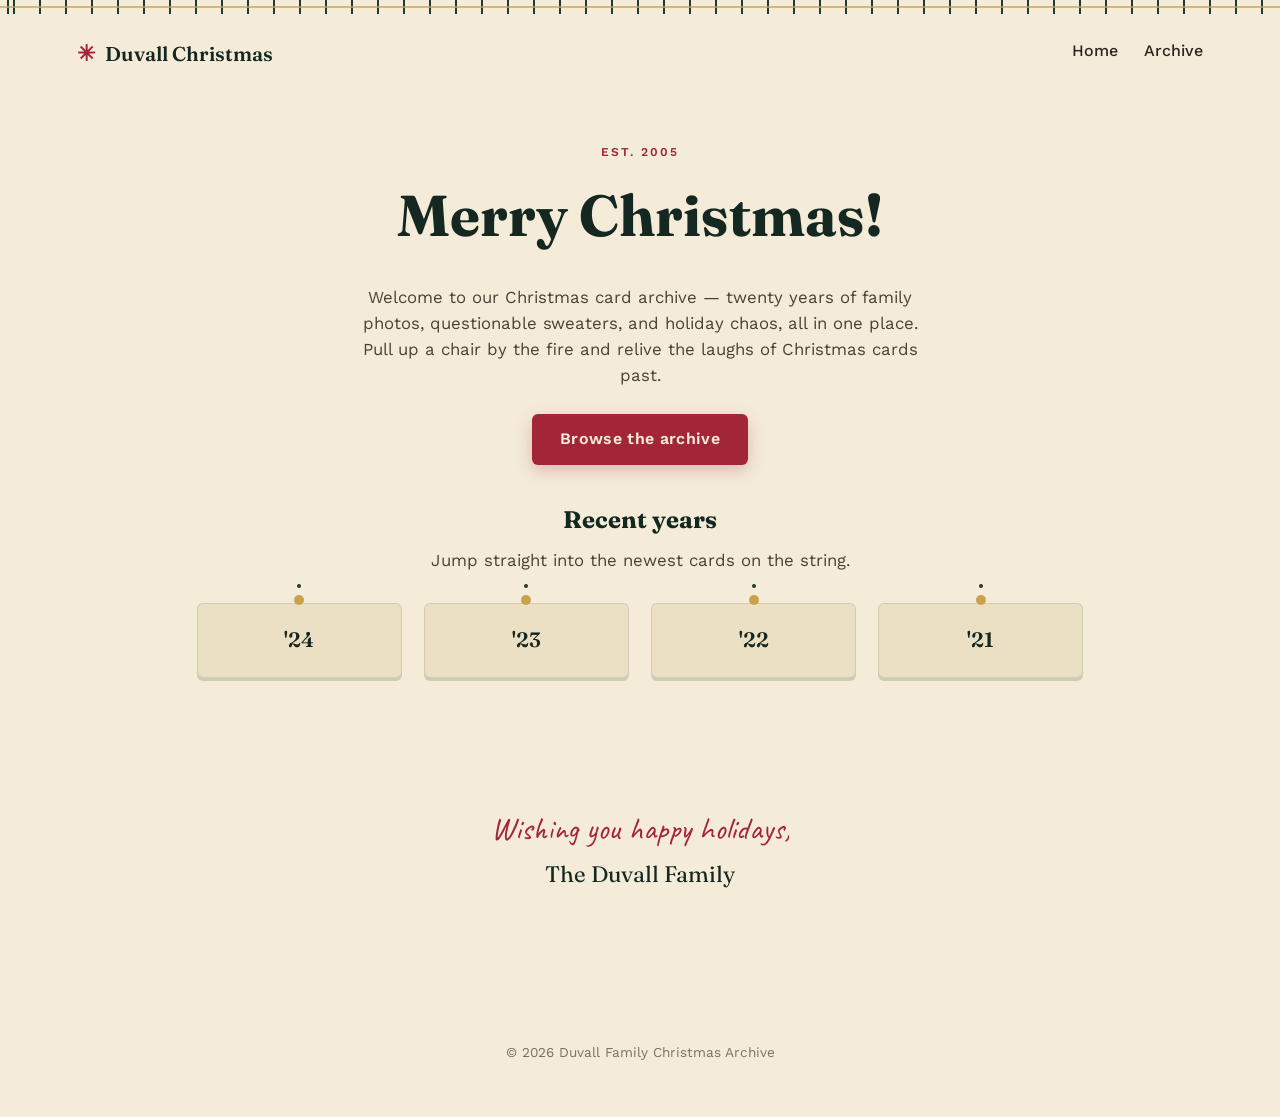
==== index.html @ c1f7c5d1 "initial upload" ====
<!DOCTYPE html>
<html lang="en">
<head>
<meta charset="UTF-8">
<meta name="viewport" content="width=device-width, initial-scale=1.0">
<title>The Duvall Family Christmas Archive</title>
<link rel="preconnect" href="https://fonts.googleapis.com">
<link rel="preconnect" href="https://fonts.gstatic.com" crossorigin>
<link href="https://fonts.googleapis.com/css2?family=Fraunces:opsz,wght@9..144,400;9..144,600;9..144,700&family=Caveat:wght@600&family=Work+Sans:wght@400;500;600&display=swap" rel="stylesheet">
<link rel="stylesheet" href="style.css">
</head>
<body>

<div class="garland" aria-hidden="true"></div>

<header class="site-header">
  <a class="brand" href="index.html">
    <span class="brand-mark">✳</span>
    <span class="brand-name">Duvall Christmas</span>
  </a>
  <nav class="main-nav">
    <a href="index.html">Home</a>
    <a href="archive.html">Archive</a>
  </nav>
</header>

<main>
  <section class="hero">
    <p class="hero-eyebrow">est. 2005</p>
    <h1>Merry Christmas!</h1>
    <p class="hero-copy">
      Welcome to our Christmas card archive — twenty years of family photos,
      questionable sweaters, and holiday chaos, all in one place. Pull up a
      chair by the fire and relive the laughs of Christmas cards past.
    </p>
    <a class="cta" href="archive.html">Browse the archive</a>
  </section>

  <section class="featured">
    <h2>Recent years</h2>
    <p class="section-sub">Jump straight into the newest cards on the string.</p>
    <div class="card-row" id="recent-years">
      <!-- populated by script.js -->
    </div>
  </section>

  <section class="signoff">
    <p class="signoff-script">Wishing you happy holidays,</p>
    <p class="signoff-name">The Duvall Family</p>
  </section>
</main>

<footer class="site-footer">
  <p>© <span id="year"></span> Duvall Family Christmas Archive</p>
</footer>

<script src="script.js"></script>
</body>
</html>
---- style.css ----
/* ---------- Tokens ---------- */
:root {
  --pine: #1f3b2c;
  --pine-deep: #142720;
  --cranberry: #a32638;
  --cream: #f4ecd8;
  --cream-soft: #ece0c4;
  --gold: #c9a24b;
  --ink: #2b2420;
  --paper-shadow: rgba(31, 59, 44, 0.18);
  --radius: 6px;
}

* { box-sizing: border-box; }

html { scroll-behavior: smooth; }

body {
  margin: 0;
  background: var(--cream);
  color: var(--ink);
  font-family: "Work Sans", -apple-system, BlinkMacSystemFont, sans-serif;
  line-height: 1.55;
  -webkit-font-smoothing: antialiased;
}

h1, h2 {
  font-family: "Fraunces", Georgia, serif;
  margin: 0 0 0.4em;
  color: var(--pine-deep);
}

a { color: inherit; }

img { max-width: 100%; display: block; }

/* ---------- Signature element: the garland ---------- */
.garland {
  height: 14px;
  width: 100%;
  background:
    repeating-linear-gradient(
      90deg,
      var(--pine) 0 2px,
      transparent 2px 26px
    );
  background-position: 13px 0;
  position: relative;
}
.garland::before {
  content: "";
  position: absolute;
  inset: 6px 0 auto 0;
  height: 2px;
  background: var(--gold);
  opacity: 0.7;
}

/* ---------- Header ---------- */
.site-header {
  display: flex;
  align-items: center;
  justify-content: space-between;
  padding: 22px 6vw 18px;
  flex-wrap: wrap;
  gap: 12px;
}

.brand {
  display: flex;
  align-items: center;
  gap: 10px;
  text-decoration: none;
  font-family: "Fraunces", serif;
  font-weight: 600;
  font-size: 1.25rem;
  color: var(--pine-deep);
}

.brand-mark {
  color: var(--cranberry);
  font-size: 1.4rem;
}

.main-nav {
  display: flex;
  gap: 26px;
  font-weight: 500;
}

.main-nav a {
  text-decoration: none;
  color: var(--ink);
  position: relative;
  padding-bottom: 3px;
}

.main-nav a.active,
.main-nav a:hover {
  color: var(--cranberry);
}

.main-nav a.active::after {
  content: "";
  position: absolute;
  left: 0; right: 0; bottom: -2px;
  height: 2px;
  background: var(--cranberry);
}

/* ---------- Hero ---------- */
.hero, .page-intro {
  max-width: 760px;
  margin: 6vh auto 4vh;
  padding: 0 6vw;
  text-align: center;
}

.hero-eyebrow {
  text-transform: uppercase;
  letter-spacing: 0.16em;
  font-size: 0.75rem;
  color: var(--cranberry);
  font-weight: 600;
  margin: 0 0 10px;
}

.hero h1 {
  font-size: clamp(2.4rem, 6vw, 3.6rem);
}

.hero-copy, .section-sub {
  font-size: 1.05rem;
  color: #4a4136;
  max-width: 56ch;
  margin: 0 auto 26px;
}

.cta {
  display: inline-block;
  background: var(--cranberry);
  color: var(--cream);
  text-decoration: none;
  padding: 13px 28px;
  border-radius: var(--radius);
  font-weight: 600;
  letter-spacing: 0.02em;
  box-shadow: 0 6px 16px rgba(163, 38, 56, 0.25);
  transition: transform 0.15s ease, box-shadow 0.15s ease;
}
.cta:hover {
  transform: translateY(-2px);
  box-shadow: 0 10px 20px rgba(163, 38, 56, 0.3);
}

/* ---------- Featured / cards ---------- */
.featured {
  max-width: 1040px;
  margin: 0 auto 8vh;
  padding: 0 6vw;
  text-align: center;
}

.card-row, .year-grid {
  display: grid;
  grid-template-columns: repeat(auto-fit, minmax(140px, 1fr));
  gap: 22px;
  margin-top: 30px;
}

.year-card {
  background: var(--cream-soft);
  border: 1px solid rgba(31,59,44,0.12);
  border-radius: var(--radius);
  padding: 20px 10px;
  text-decoration: none;
  color: var(--pine-deep);
  font-family: "Fraunces", serif;
  font-weight: 600;
  font-size: 1.3rem;
  position: relative;
  transition: transform 0.15s ease, box-shadow 0.15s ease, background 0.15s ease;
  box-shadow: 0 3px 0 var(--paper-shadow);
}

.year-card::before {
  content: "";
  position: absolute;
  top: -9px; left: 50%;
  width: 10px; height: 10px;
  transform: translateX(-50%);
  background: var(--gold);
  border-radius: 50%;
  box-shadow: 0 -14px 0 -3px var(--pine);
}

.year-card:hover {
  transform: translateY(-4px) rotate(-1deg);
  background: #fff8e8;
}

/* ---------- Sign-off ---------- */
.signoff {
  text-align: center;
  padding: 6vh 6vw 10vh;
}
.signoff-script {
  font-family: "Caveat", cursive;
  font-size: 2rem;
  color: var(--cranberry);
  margin: 0;
}
.signoff-name {
  font-family: "Fraunces", serif;
  font-size: 1.4rem;
  color: var(--pine-deep);
  margin-top: 4px;
}

/* ---------- Photo wall (year page) ---------- */
.year-intro h1 {
  font-size: clamp(2.2rem, 8vw, 3.2rem);
}

.photo-wall {
  max-width: 1100px;
  margin: 0 auto 6vh;
  padding: 0 6vw;
  display: grid;
  grid-template-columns: repeat(auto-fit, minmax(240px, 1fr));
  gap: 32px;
}

.photo-card {
  background: #fff;
  padding: 14px 14px 20px;
  border-radius: 2px;
  box-shadow: 0 10px 24px rgba(31,59,44,0.18);
  transform: rotate(var(--tilt, -1.2deg));
  position: relative;
}

.photo-card::before {
  content: "";
  position: absolute;
  top: -10px; left: 50%;
  transform: translateX(-50%);
  width: 26px; height: 12px;
  background: var(--gold);
  border-radius: 2px;
  box-shadow: inset 0 0 0 1px rgba(0,0,0,0.1);
}

.photo-card img {
  border-radius: 1px;
}

.empty-state {
  text-align: center;
  color: #6b6152;
  max-width: 56ch;
  margin: 0 auto 6vh;
  padding: 0 6vw;
}
.empty-state code {
  background: var(--cream-soft);
  padding: 2px 6px;
  border-radius: 4px;
}

/* ---------- Year pager ---------- */
.year-pager {
  display: flex;
  justify-content: center;
  gap: 30px;
  padding: 2vh 6vw 10vh;
  flex-wrap: wrap;
}
.pager-link {
  text-decoration: none;
  font-weight: 600;
  color: var(--pine-deep);
}
.pager-link:hover { color: var(--cranberry); }
.pager-all {
  color: var(--cranberry);
  border-bottom: 1px solid var(--cranberry);
}

/* ---------- Footer ---------- */
.site-footer {
  text-align: center;
  padding: 24px 6vw 40px;
  font-size: 0.85rem;
  color: #7a715f;
}

/* ---------- Responsive ---------- */
@media (max-width: 480px) {
  .site-header { flex-direction: column; align-items: flex-start; }
  .year-pager { gap: 16px; }
}

/* ---------- Reduced motion ---------- */
@media (prefers-reduced-motion: reduce) {
  html { scroll-behavior: auto; }
  .cta, .year-card { transition: none; }
}
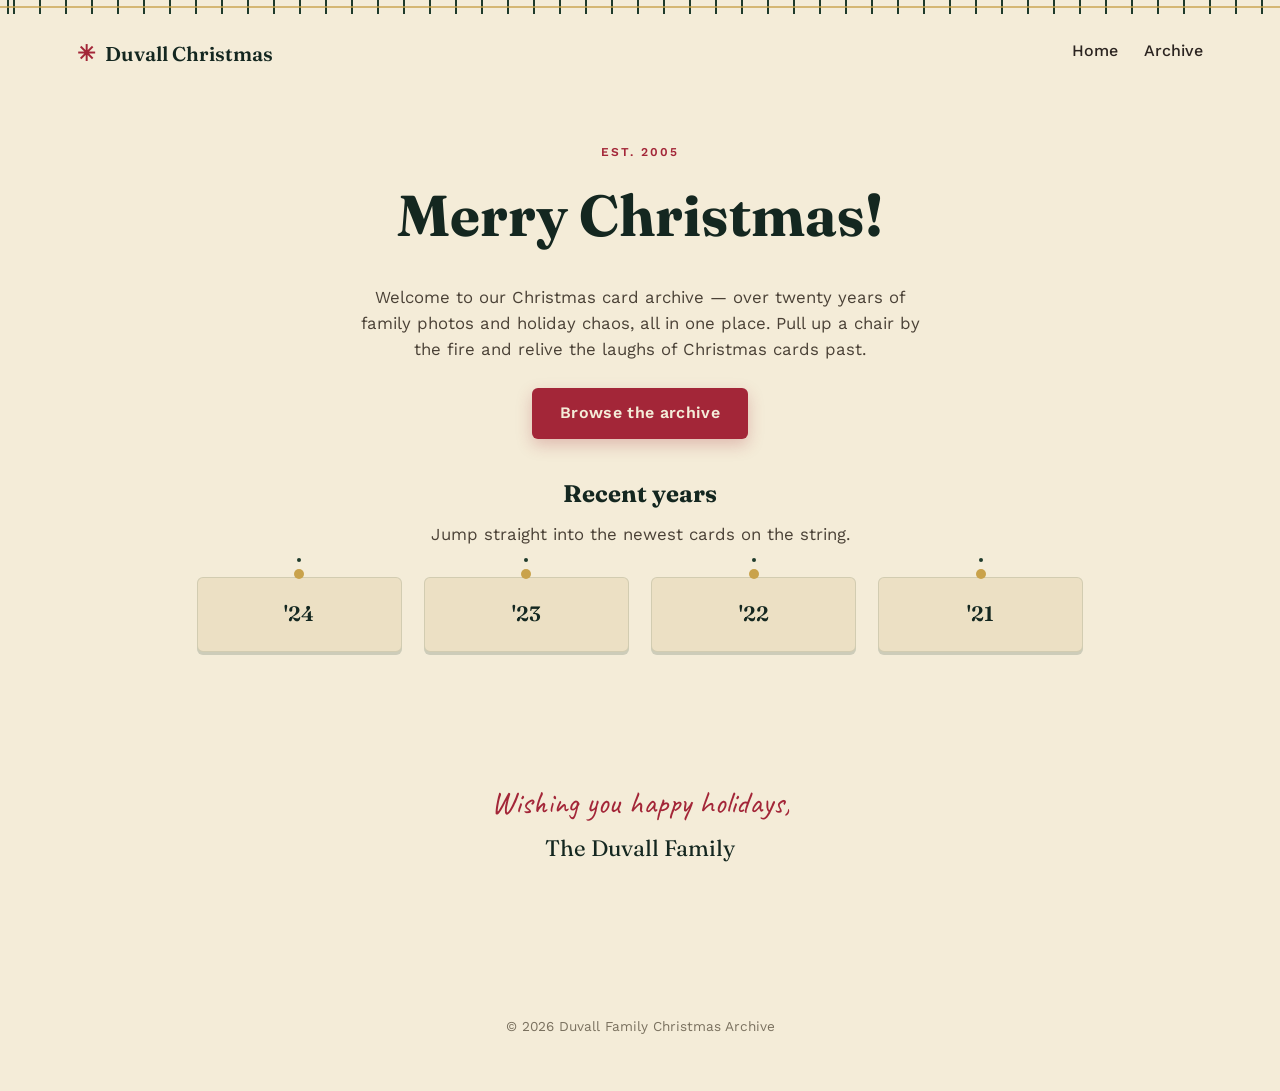
==== commit dbf338bf: "Update welcome message in index.html" ====
--- a/index.html
+++ b/index.html
@@ -29,8 +29,7 @@
     <p class="hero-eyebrow">est. 2005</p>
     <h1>Merry Christmas!</h1>
     <p class="hero-copy">
-      Welcome to our Christmas card archive — twenty years of family photos,
-      questionable sweaters, and holiday chaos, all in one place. Pull up a
+      Welcome to our Christmas card archive — over twenty years of family photos and holiday chaos, all in one place. Pull up a
       chair by the fire and relive the laughs of Christmas cards past.
     </p>
     <a class="cta" href="archive.html">Browse the archive</a>
--- a/style.css
+++ b/style.css
@@ -223,12 +223,12 @@
 }
 
 .photo-wall {
-  max-width: 1100px;
+  max-width: 1400px;
   margin: 0 auto 6vh;
   padding: 0 6vw;
   display: grid;
-  grid-template-columns: repeat(auto-fit, minmax(240px, 1fr));
-  gap: 32px;
+  grid-template-columns: repeat(auto-fit, minmax(380px, 1fr));
+  gap: 40px;
 }
 
 .photo-card {
@@ -253,6 +253,8 @@
 
 .photo-card img {
   border-radius: 1px;
+  width: 100%;
+  height: auto;
 }
 
 .empty-state {
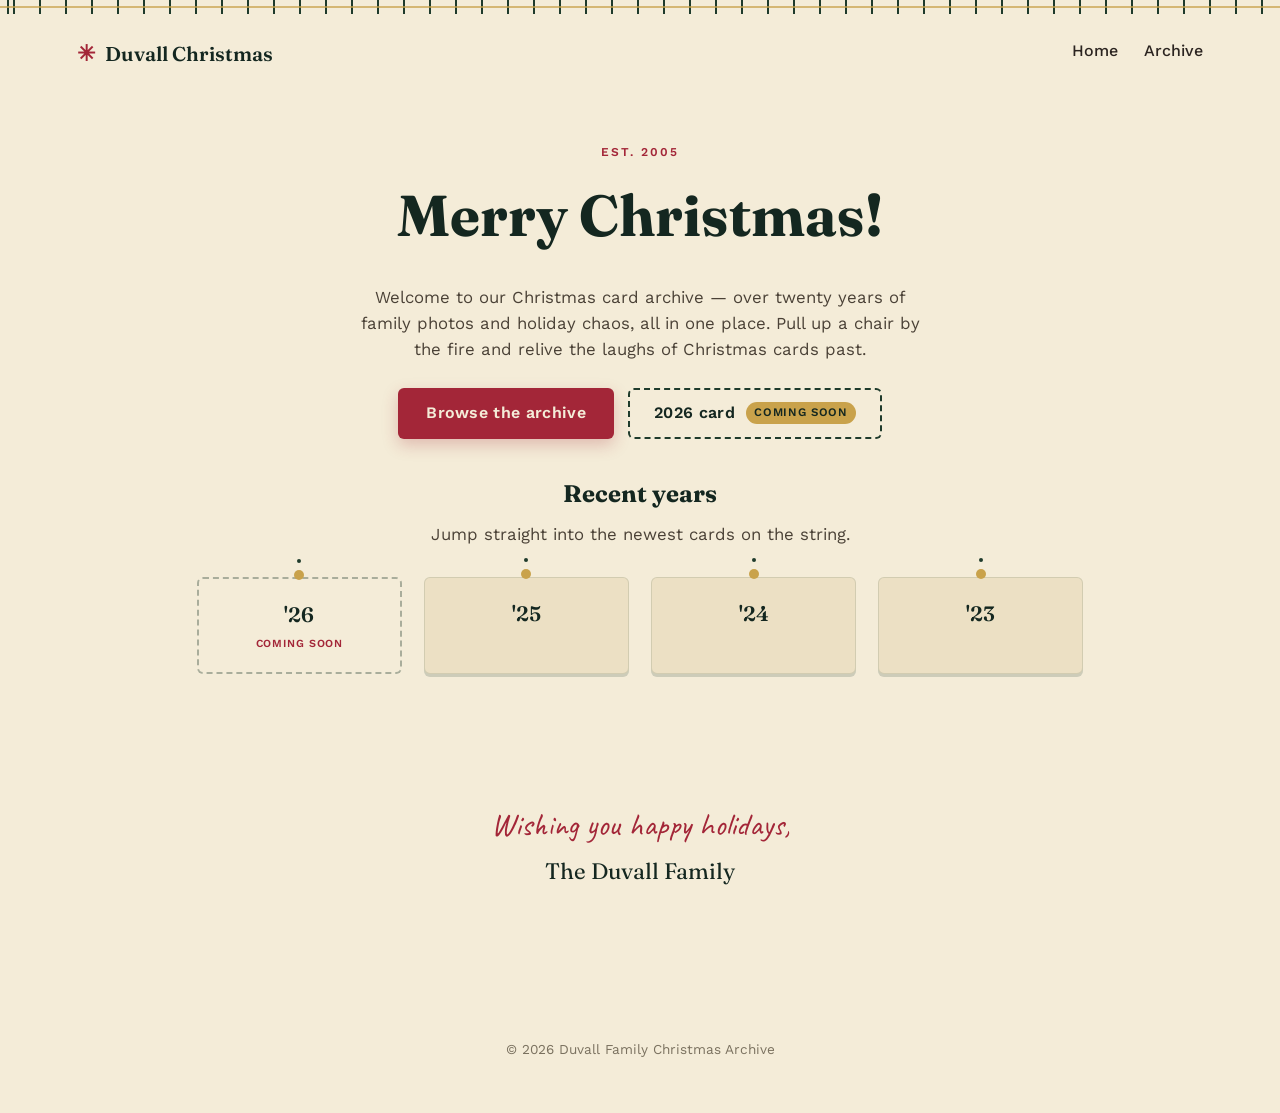
==== commit f0bf77d8: "Add a coming-soon 2026 year Home page gets a '2026 card - Coming soon' button, and 2026 appears in t" ====
--- a/index.html
+++ b/index.html
@@ -32,7 +32,10 @@
       Welcome to our Christmas card archive — over twenty years of family photos and holiday chaos, all in one place. Pull up a
       chair by the fire and relive the laughs of Christmas cards past.
     </p>
-    <a class="cta" href="archive.html">Browse the archive</a>
+    <div class="cta-row">
+      <a class="cta" href="archive.html">Browse the archive</a>
+      <a class="cta cta-soon" href="year.html?y=26">2026 card <span class="cta-soon-tag">Coming soon</span></a>
+    </div>
   </section>
 
   <section class="featured">
--- a/style.css
+++ b/style.css
@@ -153,6 +153,36 @@
   box-shadow: 0 10px 20px rgba(163, 38, 56, 0.3);
 }
 
+.cta-row {
+  display: flex;
+  flex-wrap: wrap;
+  justify-content: center;
+  gap: 14px;
+}
+.cta-soon {
+  background: transparent;
+  color: var(--pine-deep);
+  border: 2px dashed var(--pine);
+  box-shadow: none;
+  padding: 11px 24px;
+}
+.cta-soon:hover {
+  box-shadow: 0 6px 14px var(--paper-shadow);
+}
+.cta-soon-tag {
+  display: inline-block;
+  margin-left: 6px;
+  padding: 2px 8px;
+  border-radius: 999px;
+  background: var(--gold);
+  color: var(--pine-deep);
+  font-size: 0.72rem;
+  font-weight: 600;
+  letter-spacing: 0.06em;
+  text-transform: uppercase;
+  vertical-align: 2px;
+}
+
 /* ---------- Featured / cards ---------- */
 .featured {
   max-width: 1040px;
@@ -183,6 +213,22 @@
   box-shadow: 0 3px 0 var(--paper-shadow);
 }
 
+.year-card.is-coming-soon {
+  background: transparent;
+  border: 2px dashed rgba(31,59,44,0.35);
+  box-shadow: none;
+}
+.year-card-tag {
+  display: block;
+  margin-top: 4px;
+  font-family: "Work Sans", sans-serif;
+  font-size: 0.68rem;
+  font-weight: 600;
+  letter-spacing: 0.08em;
+  text-transform: uppercase;
+  color: var(--cranberry);
+}
+
 .year-card::before {
   content: "";
   position: absolute;
@@ -215,6 +261,62 @@
   font-size: 1.4rem;
   color: var(--pine-deep);
   margin-top: 4px;
+}
+
+/* ---------- Year video embed ---------- */
+.year-video-wrap {
+  max-width: 800px;
+  margin: 0 auto 6vh;
+  padding: 0 6vw;
+}
+
+.year-video {
+  position: relative;
+  width: 100%;
+  padding-top: 56.25%; /* 16:9 */
+  border-radius: 4px;
+  overflow: hidden;
+  box-shadow: 0 10px 24px rgba(31,59,44,0.22);
+  background: var(--pine-deep);
+}
+
+.year-video iframe {
+  position: absolute;
+  inset: 0;
+  width: 100%;
+  height: 100%;
+  border: 0;
+}
+
+/* ---------- Interactive card embed ---------- */
+.year-card-wrap {
+  max-width: 980px;
+  margin: 0 auto 6vh;
+  padding: 0 4vw;
+}
+
+.year-card-frame {
+  display: block;
+  width: 100%;
+  aspect-ratio: 1440 / 1240; /* open card spread plus its buttons */
+  border: 0;
+  background: transparent;
+}
+
+/* 2018: a tall fold-out strip (four panels stacked when open) */
+.year-card-wrap.year-18 {
+  max-width: 620px;
+}
+.year-card-wrap.year-18 .year-card-frame {
+  aspect-ratio: 560 / 1010;
+}
+
+/* 2021: opens top-to-bottom (two panels stacked when open) */
+.year-card-wrap.year-21 {
+  max-width: 720px;
+}
+.year-card-wrap.year-21 .year-card-frame {
+  aspect-ratio: 640 / 880;
 }
 
 /* ---------- Photo wall (year page) ---------- */
@@ -255,6 +357,76 @@
   border-radius: 1px;
   width: 100%;
   height: auto;
+  cursor: zoom-in;
+  transition: transform 0.15s ease;
+}
+.photo-card img:hover {
+  transform: scale(1.015);
+}
+
+/* ---------- Lightbox ---------- */
+.lightbox {
+  position: fixed;
+  inset: 0;
+  background: rgba(20, 39, 32, 0.94);
+  display: flex;
+  align-items: center;
+  justify-content: center;
+  padding: 5vh 5vw;
+  z-index: 1000;
+  cursor: zoom-out;
+}
+.lightbox[hidden] {
+  display: none;
+}
+.lightbox img {
+  max-width: 100%;
+  max-height: 100%;
+  border-radius: 3px;
+  box-shadow: 0 25px 60px rgba(0, 0, 0, 0.5);
+  cursor: default;
+}
+.lightbox-close {
+  position: absolute;
+  top: 20px;
+  right: 28px;
+  background: none;
+  border: none;
+  color: var(--cream);
+  font-size: 2.6rem;
+  line-height: 1;
+  cursor: pointer;
+  padding: 4px 10px;
+}
+.lightbox-close:hover {
+  color: var(--gold);
+}
+
+.coming-soon {
+  box-sizing: border-box;
+  width: min(560px, calc(100% - 32px));
+  margin: 0 auto 6vh;
+  padding: 36px 24px;
+  text-align: center;
+  border: 2px dashed rgba(31,59,44,0.35);
+  border-radius: var(--radius);
+}
+.coming-soon-badge {
+  display: inline-block;
+  margin: 0 0 14px;
+  padding: 6px 16px;
+  border-radius: 999px;
+  background: var(--cranberry);
+  color: var(--cream);
+  font-weight: 600;
+  letter-spacing: 0.08em;
+  text-transform: uppercase;
+  font-size: 0.85rem;
+}
+.coming-soon-copy {
+  margin: 0;
+  color: var(--ink);
+  font-size: 1.05rem;
 }
 
 .empty-state {
@@ -270,6 +442,19 @@
   border-radius: 4px;
 }
 
+/* ---------- Per-year sizing overrides ---------- */
+
+/* 2023: first photo full-width and much bigger, rest smaller below it */
+.photo-wall.year-23 {
+  grid-template-columns: repeat(auto-fit, minmax(200px, 1fr));
+}
+.photo-wall.year-23 .photo-card:first-child {
+  grid-column: 1 / -1;
+}
+.photo-wall.year-23 .photo-card:first-child img {
+  width: 100%;
+}
+
 /* ---------- Year pager ---------- */
 .year-pager {
   display: flex;
